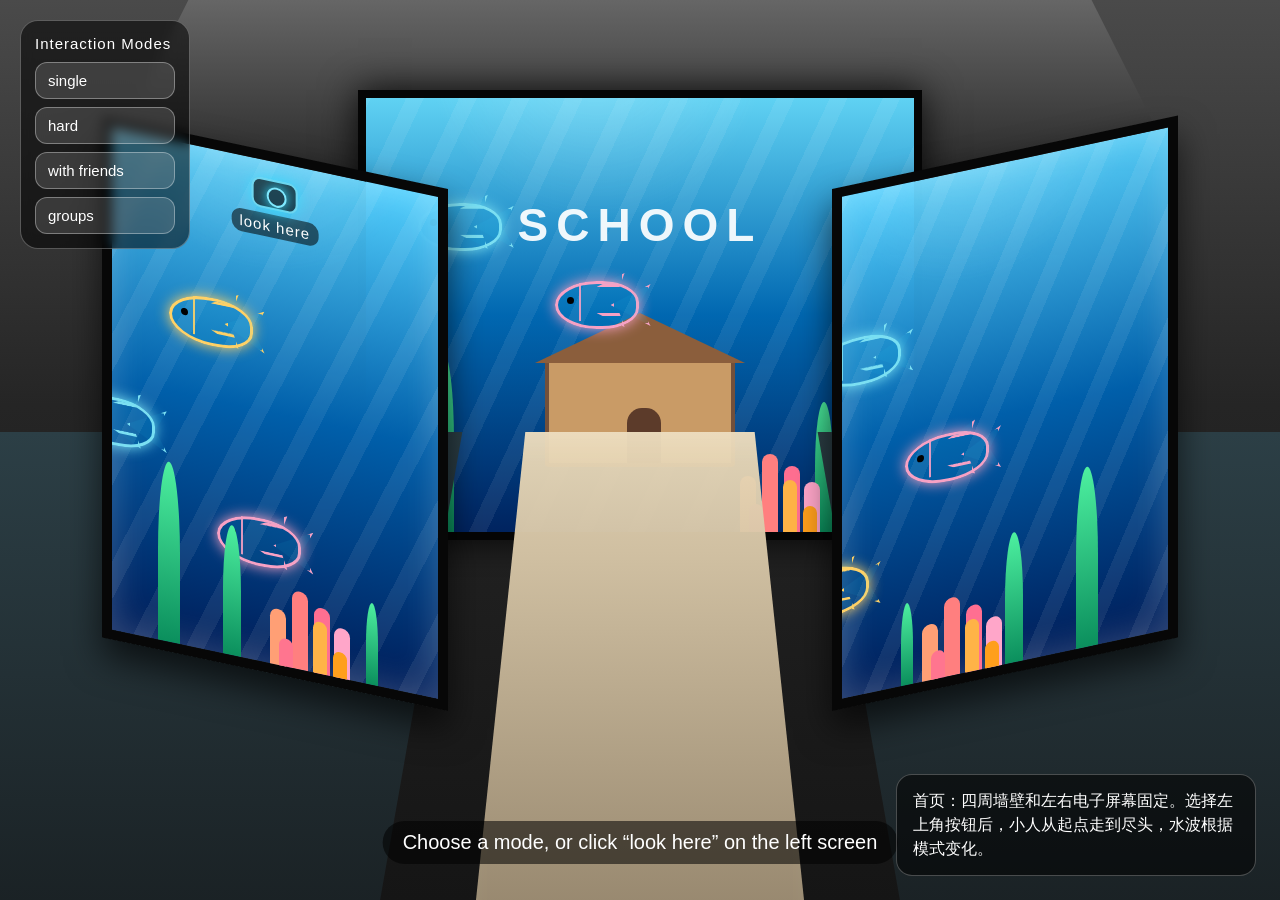
==== index.html @ d524370f "Rename 9106.html to index.html" ====
<!DOCTYPE html>
<html lang="en">
<head>
<meta charset="UTF-8" />
<meta name="viewport" content="width=device-width, initial-scale=1.0" />
<title>Interactive Ocean Walkway</title>

<style>
  * {
    box-sizing: border-box;
  }

  body {
    margin: 0;
    overflow: hidden;
    font-family: Arial, sans-serif;
    background: #111;
  }

  .hidden {
    display: none;
  }

  .scene {
    position: relative;
    width: 100vw;
    height: 100vh;
    overflow: hidden;
    background:
      linear-gradient(to bottom, #4a4a4a 0%, #252525 45%, #151515 100%);
  }

  .ceiling {
    position: absolute;
    top: 0;
    left: 8%;
    width: 84%;
    height: 19%;
    background: linear-gradient(to bottom, #666, #2b2b2b);
    clip-path: polygon(8% 0, 92% 0, 100% 100%, 0 100%);
    z-index: 1;
  }

  .back-wall {
    position: absolute;
    top: 10%;
    left: 28%;
    width: 44%;
    height: 50%;
    background: #111;
    border: 8px solid #050505;
    box-shadow: 0 0 35px rgba(0, 0, 0, 0.85);
    z-index: 2;
    overflow: hidden;
  }

  .front-screen {
    position: absolute;
    inset: 0;
    overflow: hidden;
    background:
      linear-gradient(to bottom, rgba(100, 220, 255, 0.95), rgba(0, 105, 180, 0.98), rgba(0, 35, 95, 1));
  }

  .front-screen::before,
  .side-screen::before,
  .single-screen::before {
    content: "";
    position: absolute;
    inset: -30%;
    background:
      radial-gradient(circle at 45% 12%, rgba(255,255,255,0.35), transparent 22%),
      repeating-linear-gradient(
        115deg,
        rgba(255,255,255,0.13) 0px,
        rgba(255,255,255,0.13) 16px,
        transparent 16px,
        transparent 48px
      );
    animation: waterLight 9s linear infinite;
    opacity: 0.55;
  }

  @keyframes waterLight {
    from {
      transform: translate(-30px, -20px) rotate(0deg);
    }
    to {
      transform: translate(35px, 35px) rotate(8deg);
    }
  }

  .school-text {
    position: absolute;
    top: 23%;
    left: 50%;
    transform: translateX(-50%);
    font-size: 46px;
    letter-spacing: 8px;
    color: rgba(255,255,255,0.92);
    font-weight: bold;
    z-index: 4;
  }

  .school-building {
    position: absolute;
    bottom: 15%;
    left: 50%;
    transform: translateX(-50%);
    width: 190px;
    height: 110px;
    background: #c99b66;
    border: 4px solid #72503b;
    z-index: 4;
    border-radius: 4px;
  }

  .school-building::before {
    content: "";
    position: absolute;
    left: 50%;
    top: -48px;
    transform: translateX(-50%);
    width: 0;
    height: 0;
    border-left: 105px solid transparent;
    border-right: 105px solid transparent;
    border-bottom: 50px solid #8b5e3c;
  }

  .school-building::after {
    content: "";
    position: absolute;
    left: 78px;
    bottom: 0;
    width: 34px;
    height: 55px;
    background: #5c3b2a;
    border-radius: 15px 15px 0 0;
  }

  .side-floor-left,
  .side-floor-right {
    position: absolute;
    top: 48%;
    height: 68%;
    background: linear-gradient(to bottom, #2c3f46, #15191b);
    z-index: 3;
  }

  .side-floor-left {
    left: 0;
    width: 42%;
    clip-path: polygon(0 0, 86% 0, 66% 100%, 0 100%);
  }

  .side-floor-right {
    right: 0;
    width: 42%;
    clip-path: polygon(14% 0, 100% 0, 100% 100%, 34% 100%);
  }

  .path {
    position: absolute;
    left: 36%;
    top: 48%;
    width: 28%;
    height: 68%;
    background:
      linear-gradient(to bottom, rgba(235, 218, 185, 0.96), rgba(135, 119, 95, 0.96));
    clip-path: polygon(18% 0, 82% 0, 100% 100%, 0 100%);
    z-index: 5;
    box-shadow:
      inset 0 0 35px rgba(255,255,255,0.18),
      0 0 25px rgba(0,0,0,0.62);
  }

  .side-screen {
    position: absolute;
    top: 21%;
    width: 27%;
    height: 58%;
    background:
      linear-gradient(to bottom, rgba(85,210,255,0.95), rgba(0,95,170,1), rgba(0,30,90,1));
    border: 10px solid #070707;
    overflow: hidden;
    z-index: 6;
    box-shadow:
      inset 0 0 35px rgba(255,255,255,0.22),
      0 18px 35px rgba(0,0,0,0.65);
  }

  .left-screen {
    left: 8%;
    transform: skewY(12deg);
    transform-origin: right center;
  }

  .right-screen {
    right: 8%;
    transform: skewY(-12deg);
    transform-origin: left center;
  }

  .camera-hotspot {
    position: absolute;
    top: 18px;
    left: 50%;
    transform: translateX(-50%);
    z-index: 20;
    color: white;
    text-align: center;
    cursor: pointer;
    user-select: none;
  }

  .camera-icon {
    width: 46px;
    height: 30px;
    margin: 0 auto 5px;
    border-radius: 9px;
    background: rgba(0,0,0,0.65);
    border: 2px solid rgba(120,230,255,0.9);
    box-shadow: 0 0 15px rgba(60,220,255,0.9);
    position: relative;
  }

  .camera-icon::before {
    content: "";
    position: absolute;
    left: 13px;
    top: 5px;
    width: 16px;
    height: 16px;
    border-radius: 50%;
    border: 2px solid #7ee9ff;
    box-shadow: 0 0 12px #36dfff;
  }

  .camera-label {
    font-size: 15px;
    letter-spacing: 1px;
    background: rgba(0,0,0,0.55);
    padding: 3px 8px;
    border-radius: 10px;
  }

  .seaweed {
    position: absolute;
    bottom: 0;
    width: 18px;
    height: 130px;
    background: linear-gradient(#4df0a0, #0b8f5d);
    border-radius: 60% 60% 0 0;
    transform-origin: bottom;
    animation: seaweedMove 3.2s ease-in-out infinite alternate;
    z-index: 5;
  }

  .seaweed.small {
    height: 82px;
    width: 12px;
  }

  .seaweed.tall {
    height: 180px;
    width: 22px;
  }

  @keyframes seaweedMove {
    from {
      transform: rotate(-7deg);
    }
    to {
      transform: rotate(9deg);
    }
  }

  .coral {
    position: absolute;
    bottom: 0;
    width: 90px;
    height: 80px;
    z-index: 5;
  }

  .coral::before,
  .coral::after {
    content: "";
    position: absolute;
    bottom: 0;
    border-radius: 25px 25px 0 0;
  }

  .coral::before {
    left: 24px;
    width: 16px;
    height: 78px;
    background: #ff7f7f;
    box-shadow:
      -22px 22px 0 #ff9f75,
      22px 12px 0 #ff6f91,
      42px 28px 0 #ffa6c9;
  }

  .coral::after {
    left: 45px;
    width: 14px;
    height: 52px;
    background: #ffb347;
    box-shadow:
      -34px 24px 0 #ff758f,
      20px 26px 0 #ff9f1c;
  }

  .screen-fish {
    --fishColor: #7bdff2;
    position: absolute;
    width: 120px;
    height: 70px;
    z-index: 5;
    animation: screenFishSwim 12s linear infinite;
  }

  .screen-fish::before {
    content: "";
    position: absolute;
    left: 24px;
    top: 18px;
    width: 78px;
    height: 42px;
    border: 3px solid var(--fishColor);
    border-radius: 55% 48% 48% 55%;
    background: rgba(35, 215, 255, 0.08);
    box-shadow: 0 0 14px var(--fishColor);
  }

  .screen-fish::after {
    content: "";
    position: absolute;
    right: 0;
    top: 21px;
    width: 34px;
    height: 36px;
    border: 3px solid var(--fishColor);
    clip-path: polygon(0 50%, 100% 0, 72% 50%, 100% 100%);
    background: rgba(35, 215, 255, 0.06);
    box-shadow: 0 0 14px var(--fishColor);
  }

  .fish-head-line {
    position: absolute;
    left: 48px;
    top: 20px;
    width: 2px;
    height: 38px;
    background: var(--fishColor);
    opacity: 0.9;
    z-index: 8;
  }

  .screen-fish .eye {
    position: absolute;
    left: 36px;
    top: 34px;
    width: 7px;
    height: 7px;
    background: #000;
    border-radius: 50%;
    z-index: 9;
  }

  .fish-fin {
    position: absolute;
    width: 28px;
    height: 20px;
    border: 3px solid var(--fishColor);
    background: rgba(35, 215, 255, 0.05);
    box-shadow: 0 0 10px var(--fishColor);
    z-index: 6;
  }

  .top-fin {
    left: 66px;
    top: 4px;
    clip-path: polygon(0 100%, 100% 30%, 82% 100%);
  }

  .bottom-fin {
    left: 66px;
    bottom: 0;
    clip-path: polygon(0 0, 82% 0, 100% 70%);
  }

  .screen-fish.blue {
    --fishColor: #7bdff2;
    animation-duration: 13s;
  }

  .screen-fish.pink {
    --fishColor: #f7a1c4;
    animation-duration: 10s;
  }

  .screen-fish.yellow {
    --fishColor: #ffd166;
  }

  @keyframes screenFishSwim {
    from {
      transform: translateX(-150px);
    }
    to {
      transform: translateX(650px);
    }
  }

  .bubble {
    position: absolute;
    bottom: -30px;
    width: 14px;
    height: 14px;
    border: 2px solid rgba(255,255,255,0.8);
    border-radius: 50%;
    z-index: 6;
    animation: bubbleUp 6.5s linear infinite;
  }

  .bubble.small {
    width: 8px;
    height: 8px;
    animation-duration: 5s;
  }

  .bubble.large {
    width: 22px;
    height: 22px;
    animation-duration: 7.5s;
  }

  @keyframes bubbleUp {
    0% {
      transform: translateY(0) translateX(0);
      opacity: 0;
    }
    15% {
      opacity: 0.85;
    }
    100% {
      transform: translateY(-520px) translateX(35px);
      opacity: 0;
    }
  }

  .mode-panel {
    position: absolute;
    top: 20px;
    left: 20px;
    z-index: 60;
    background: rgba(0,0,0,0.55);
    border: 1px solid rgba(255,255,255,0.28);
    border-radius: 18px;
    padding: 14px;
    backdrop-filter: blur(6px);
  }

  .mode-title {
    color: white;
    font-size: 15px;
    margin-bottom: 10px;
    letter-spacing: 1px;
  }

  .mode-buttons {
    display: flex;
    flex-direction: column;
    gap: 8px;
  }

  .mode-buttons button,
  .back-button,
  .thumb-button {
    padding: 9px 12px;
    border: 1px solid rgba(255,255,255,0.35);
    border-radius: 12px;
    background: rgba(255,255,255,0.14);
    color: white;
    font-size: 15px;
    cursor: pointer;
    transition: 0.2s ease;
  }

  .mode-buttons button {
    width: 140px;
    text-align: left;
  }

  .mode-buttons button:hover,
  .mode-buttons button.active,
  .back-button:hover,
  .thumb-button:hover {
    background: rgba(57, 210, 255, 0.75);
    color: #062d3a;
    font-weight: bold;
  }

  .hint {
    position: absolute;
    left: 50%;
    bottom: 4%;
    transform: translateX(-50%);
    padding: 10px 20px;
    border-radius: 22px;
    background: rgba(0,0,0,0.55);
    color: white;
    font-size: 20px;
    z-index: 50;
  }

  .person {
    position: absolute;
    width: 38px;
    height: 76px;
    z-index: 30;
    transition:
      left 0.9s ease,
      bottom 0.9s ease,
      transform 0.35s ease,
      opacity 0.45s ease;
    opacity: 1;
    filter: drop-shadow(0 8px 7px rgba(0,0,0,0.38));
  }

  .person.hidden-person {
    opacity: 0;
  }

  .person .head {
    position: absolute;
    top: 0;
    left: 8px;
    width: 22px;
    height: 22px;
    border-radius: 50%;
    background: #f2c8a0;
    border: 2px solid rgba(95,55,35,0.35);
  }

  .person .body {
    position: absolute;
    top: 24px;
    left: 12px;
    width: 14px;
    height: 28px;
    background: #ffffff;
    border-radius: 10px;
  }

  .person .leg {
    position: absolute;
    top: 49px;
    width: 8px;
    height: 28px;
    background: #f2c8a0;
    border-radius: 8px;
    transform-origin: top;
  }

  .person .leg.left {
    left: 11px;
  }

  .person .leg.right {
    right: 11px;
  }

  .person.step-a .leg.left {
    transform: rotate(22deg);
  }

  .person.step-a .leg.right {
    transform: rotate(-14deg);
  }

  .person.step-b .leg.left {
    transform: rotate(-14deg);
  }

  .person.step-b .leg.right {
    transform: rotate(22deg);
  }

  .ripple {
    position: absolute;
    border-radius: 50%;
    width: 28px;
    height: 28px;
    pointer-events: none;
    transform: translate(-50%, -50%);
    animation: rippleEffect var(--duration) ease-out forwards;
    z-index: 22;
    border: var(--stroke) solid rgba(65, 220, 255, var(--alpha));
    box-shadow: 0 0 18px rgba(65,220,255,0.25);
  }

  @keyframes rippleEffect {
    from {
      width: 28px;
      height: 28px;
      opacity: 1;
    }
    to {
      width: var(--size);
      height: var(--size);
      opacity: 0;
    }
  }

  .sound {
    position: absolute;
    font-size: 24px;
    opacity: 0;
    z-index: 45;
    color: #b8f3ff;
    animation: soundPop 1.4s ease-out forwards;
    pointer-events: none;
    text-shadow: 0 0 8px rgba(0,0,0,0.7);
  }

  @keyframes soundPop {
    0% {
      opacity: 0;
      transform: scale(0.6);
    }
    40% {
      opacity: 1;
      transform: scale(1.18);
    }
    100% {
      opacity: 0;
      transform: scale(1);
    }
  }

  .mode-description {
    position: absolute;
    right: 24px;
    bottom: 24px;
    width: 360px;
    padding: 14px 16px;
    border-radius: 16px;
    background: rgba(0,0,0,0.55);
    color: white;
    z-index: 55;
    font-size: 16px;
    line-height: 1.5;
    border: 1px solid rgba(255,255,255,0.25);
  }

  .camera-view {
    position: relative;
    width: 100vw;
    height: 100vh;
    overflow: hidden;
    background:
      radial-gradient(circle at center, rgba(0, 60, 90, 0.35), transparent 45%),
      linear-gradient(to bottom, #171f24, #07090b);
  }

  .camera-wall {
    position: absolute;
    inset: 0;
    background:
      linear-gradient(90deg, rgba(255,255,255,0.05) 1px, transparent 1px),
      linear-gradient(rgba(255,255,255,0.05) 1px, transparent 1px),
      #1b252a;
    background-size: 260px 260px;
  }

  .single-screen {
    position: absolute;
    left: 10%;
    top: 10%;
    width: 80%;
    height: 54%;
    border: 8px solid #050505;
    border-radius: 6px;
    background:
      linear-gradient(to bottom, rgba(0, 155, 255, 0.92), rgba(0, 62, 140, 0.98), rgba(0, 18, 55, 1));
    box-shadow:
      0 0 35px rgba(0, 200, 255, 0.35),
      inset 0 0 40px rgba(255,255,255,0.2);
    overflow: hidden;
    transform: perspective(900px) rotateY(5deg);
    transform-origin: right center;
  }

  .camera-view-title {
    position: absolute;
    top: 22px;
    left: 24px;
    z-index: 40;
    color: white;
    font-size: 18px;
    letter-spacing: 1px;
    background: rgba(0,0,0,0.55);
    padding: 10px 14px;
    border-radius: 14px;
  }

  .back-button {
    position: absolute;
    top: 22px;
    right: 24px;
    z-index: 50;
  }

  .thumb-button {
    position: absolute;
    top: 74px;
    right: 24px;
    z-index: 50;
  }

  .camera-flash {
    position: absolute;
    inset: 0;
    background: white;
    opacity: 0;
    pointer-events: none;
    z-index: 80;
  }

  .camera-flash.flash-active {
    animation: flashEffect 0.75s ease-out;
  }

  @keyframes flashEffect {
    0% { opacity: 0; }
    18% { opacity: 0.95; }
    100% { opacity: 0; }
  }

  .capture-note {
    position: absolute;
    left: 50%;
    top: 68%;
    transform: translateX(-50%);
    z-index: 70;
    color: white;
    background: rgba(0,0,0,0.65);
    border: 1px solid rgba(255,255,255,0.25);
    padding: 10px 18px;
    border-radius: 18px;
    font-size: 18px;
    opacity: 0;
  }

  .capture-note.show {
    animation: noteShow 2.2s ease-out forwards;
  }

  @keyframes noteShow {
    0% {
      opacity: 0;
      transform: translateX(-50%) translateY(12px);
    }
    25% {
      opacity: 1;
      transform: translateX(-50%) translateY(0);
    }
    100% {
      opacity: 0;
      transform: translateX(-50%) translateY(0);
    }
  }

  .viewer {
    position: absolute;
    bottom: 0;
    width: 210px;
    height: 330px;
    z-index: 20;
    filter: drop-shadow(0 10px 14px rgba(0,0,0,0.55));
  }

  .viewer-left {
    left: 22%;
  }

  .viewer-right {
    right: 22%;
  }

  .viewer .viewer-head {
    position: absolute;
    top: 35px;
    left: 58px;
    width: 92px;
    height: 105px;
    background: #d9b18d;
    border-radius: 48% 48% 44% 44%;
  }

  .viewer .hair {
    position: absolute;
    top: 20px;
    left: 45px;
    width: 120px;
    height: 85px;
    background: #1a1a1a;
    border-radius: 55% 55% 30% 30%;
    z-index: 3;
  }

  .viewer-left .hair {
    background: #e9d4a3;
  }

  .viewer .body-shape {
    position: absolute;
    bottom: 0;
    left: 25px;
    width: 160px;
    height: 190px;
    background: #f1f1f1;
    border-radius: 80px 80px 0 0;
  }

  .viewer-left .body-shape {
    background: #101010;
  }

  .viewer-face {
    position: absolute;
    top: 84px;
    left: 70px;
    width: 70px;
    height: 22px;
    z-index: 4;
  }

  .viewer-face::before,
  .viewer-face::after {
    content: "";
    position: absolute;
    top: 4px;
    width: 7px;
    height: 7px;
    background: #111;
    border-radius: 50%;
  }

  .viewer-face::before {
    left: 10px;
  }

  .viewer-face::after {
    right: 10px;
  }

  .thumb-arm {
    position: absolute;
    width: 50px;
    height: 90px;
    border-radius: 30px;
    background: #d9b18d;
    z-index: 24;
    opacity: 0;
    transform-origin: bottom center;
  }

  .viewer-left .thumb-arm {
    right: 10px;
    bottom: 115px;
  }

  .viewer-right .thumb-arm {
    left: 10px;
    bottom: 115px;
  }

  .thumb-arm::before {
    content: "👍";
    position: absolute;
    top: -42px;
    left: -4px;
    font-size: 44px;
  }

  .viewer.thumb-up .thumb-arm {
    animation: thumbUp 0.9s ease-out forwards;
  }

  @keyframes thumbUp {
    from {
      opacity: 0;
      transform: rotate(0deg) translateY(60px);
    }
    to {
      opacity: 1;
      transform: rotate(-20deg) translateY(0);
    }
  }

  /* 拍照后鱼：左右两边游出，鱼头相对 */
  .capture-fish {
    position: absolute;
    width: 430px;
    height: 220px;
    z-index: 12;
    opacity: 0;
    --bigFishColor: #23d7ff;
  }

  /* 默认鱼头朝右：左边游出的鱼使用默认方向 */
  .capture-fish::before {
    content: "";
    position: absolute;
    left: 90px;
    top: 60px;
    width: 245px;
    height: 115px;
    border: 5px solid var(--bigFishColor);
    border-radius: 48% 58% 58% 48%;
    background: rgba(35, 215, 255, 0.08);
    box-shadow:
      0 0 28px var(--bigFishColor),
      inset 0 0 24px rgba(35, 215, 255, 0.35);
  }

  /* 三角尾巴在左边 */
  .capture-fish::after {
    content: "";
    position: absolute;
    left: 12px;
    top: 72px;
    width: 82px;
    height: 90px;
    border: 5px solid var(--bigFishColor);
    clip-path: polygon(100% 50%, 0 0, 28% 50%, 0 100%);
    background: rgba(35, 215, 255, 0.06);
    box-shadow: 0 0 26px var(--bigFishColor);
  }

  .big-fish-line {
    position: absolute;
    left: 280px;
    top: 66px;
    width: 3px;
    height: 102px;
    background: var(--bigFishColor);
    opacity: 0.9;
    z-index: 16;
  }

  .big-fish-eye {
    position: absolute;
    left: 306px;
    top: 110px;
    width: 12px;
    height: 12px;
    background: #000;
    border-radius: 50%;
    z-index: 17;
  }

  .big-top-fin {
    position: absolute;
    left: 195px;
    top: 26px;
    width: 58px;
    height: 42px;
    border: 5px solid var(--bigFishColor);
    clip-path: polygon(0 100%, 100% 20%, 82% 100%);
    background: rgba(35, 215, 255, 0.05);
    box-shadow: 0 0 18px var(--bigFishColor);
    z-index: 15;
  }

  .big-bottom-fin {
    position: absolute;
    left: 195px;
    top: 168px;
    width: 58px;
    height: 42px;
    border: 5px solid var(--bigFishColor);
    clip-path: polygon(0 0, 82% 0, 100% 80%);
    background: rgba(35, 215, 255, 0.05);
    box-shadow: 0 0 18px var(--bigFishColor);
    z-index: 15;
  }

  .capture-fish-left {
    left: -460px;
    top: 35%;
  }

  .capture-fish-right {
    left: calc(100% + 80px);
    top: 35%;
  }

  .capture-fish.swim-to-left {
    animation: swimFromLeft 3.6s ease-in-out forwards;
  }

  .capture-fish.swim-to-right {
    animation: swimFromRight 3.6s ease-in-out forwards;
  }

  @keyframes swimFromLeft {
    0% {
      left: -460px;
      top: 35%;
      opacity: 0;
      transform: scale(0.86) rotate(-3deg);
    }
    20% {
      opacity: 1;
    }
    72% {
      left: 16%;
      top: 35%;
      transform: scale(1) rotate(2deg);
    }
    100% {
      left: 19%;
      top: 35%;
      opacity: 1;
      transform: scale(1.03) rotate(0deg);
    }
  }

  /* 右边鱼镜像，鱼头朝左 */
  @keyframes swimFromRight {
    0% {
      left: calc(100% + 80px);
      top: 35%;
      opacity: 0;
      transform: scaleX(-1) scale(0.86) rotate(3deg);
    }
    20% {
      opacity: 1;
    }
    72% {
      left: 54%;
      top: 35%;
      transform: scaleX(-1) scale(1) rotate(-2deg);
    }
    100% {
      left: 51%;
      top: 35%;
      opacity: 1;
      transform: scaleX(-1) scale(1.03) rotate(0deg);
    }
  }

  .fish-avatar {
    position: absolute;
    left: 178px;
    top: 82px;
    width: 72px;
    height: 72px;
    border-radius: 50%;
    z-index: 20;
    opacity: 0;
    transform: scale(0.4);
    transition: 0.6s ease;
  }

  .capture-fish.show-avatar .fish-avatar {
    opacity: 1;
    transform: scale(1);
  }

  .black-smile {
    background: #050505;
    border: 3px solid rgba(255,255,255,0.75);
  }

  .white-smile {
    background: #f7f7f7;
    border: 3px solid rgba(0,0,0,0.65);
  }

  .fish-avatar::before,
  .fish-avatar::after {
    content: "";
    position: absolute;
    top: 24px;
    width: 7px;
    height: 7px;
    border-radius: 50%;
  }

  .black-smile::before,
  .black-smile::after {
    background: white;
  }

  .white-smile::before,
  .white-smile::after {
    background: black;
  }

  .fish-avatar::before {
    left: 22px;
  }

  .fish-avatar::after {
    right: 22px;
  }

  .smile-mouth {
    position: absolute;
    left: 21px;
    top: 38px;
    width: 30px;
    height: 15px;
    border-bottom: 4px solid currentColor;
    border-radius: 0 0 30px 30px;
  }

  .black-smile .smile-mouth {
    color: white;
  }

  .white-smile .smile-mouth {
    color: black;
  }

  .capture-bubble {
    position: absolute;
    border: 2px solid rgba(100,220,255,0.9);
    border-radius: 50%;
    box-shadow: 0 0 12px rgba(100,220,255,0.7);
    animation: cameraBubble 6s linear infinite;
    z-index: 5;
  }

  @keyframes cameraBubble {
    from {
      transform: translateY(120px);
      opacity: 0;
    }
    20% {
      opacity: 1;
    }
    to {
      transform: translateY(-320px);
      opacity: 0;
    }
  }
</style>
</head>

<body>

  <div class="scene" id="mainScene">
    <div class="ceiling"></div>

    <div class="back-wall">
      <div class="front-screen">
        <div class="school-text">SCHOOL</div>
        <div class="school-building"></div>

        <div class="screen-fish blue" style="top: 20%; left: 5%;">
          <div class="fish-head-line"></div>
          <div class="fish-fin top-fin"></div>
          <div class="fish-fin bottom-fin"></div>
          <div class="eye"></div>
        </div>

        <div class="screen-fish pink" style="top: 38%; left: 30%;">
          <div class="fish-head-line"></div>
          <div class="fish-fin top-fin"></div>
          <div class="fish-fin bottom-fin"></div>
          <div class="eye"></div>
        </div>

        <div class="seaweed tall" style="left: 12%;"></div>
        <div class="seaweed" style="left: 82%;"></div>
        <div class="coral" style="left: 68%;"></div>
        <div class="bubble large" style="left: 26%; animation-delay: 0.7s;"></div>
        <div class="bubble small" style="left: 74%; animation-delay: 1.4s;"></div>
      </div>
    </div>

    <div class="side-floor-left"></div>
    <div class="side-floor-right"></div>

    <div class="side-screen left-screen">
      <div class="camera-hotspot" id="cameraHotspot">
        <div class="camera-icon"></div>
        <div class="camera-label">look here</div>
      </div>

      <div class="screen-fish yellow" style="top: 26%; left: 10%;">
        <div class="fish-head-line"></div>
        <div class="fish-fin top-fin"></div>
        <div class="fish-fin bottom-fin"></div>
        <div class="eye"></div>
      </div>

      <div class="screen-fish blue" style="top: 50%; left: -20%;">
        <div class="fish-head-line"></div>
        <div class="fish-fin top-fin"></div>
        <div class="fish-fin bottom-fin"></div>
        <div class="eye"></div>
      </div>

      <div class="screen-fish pink" style="top: 68%; left: 25%;">
        <div class="fish-head-line"></div>
        <div class="fish-fin top-fin"></div>
        <div class="fish-fin bottom-fin"></div>
        <div class="eye"></div>
      </div>

      <div class="seaweed tall" style="left: 14%;"></div>
      <div class="seaweed" style="left: 34%;"></div>
      <div class="seaweed small" style="left: 78%;"></div>
      <div class="coral" style="left: 48%;"></div>
      <div class="bubble small" style="left: 22%; animation-delay: 0s;"></div>
      <div class="bubble" style="left: 55%; animation-delay: 1.3s;"></div>
      <div class="bubble large" style="left: 80%; animation-delay: 2.4s;"></div>
    </div>

    <div class="side-screen right-screen">
      <div class="screen-fish blue" style="top: 25%; left: -15%;">
        <div class="fish-head-line"></div>
        <div class="fish-fin top-fin"></div>
        <div class="fish-fin bottom-fin"></div>
        <div class="eye"></div>
      </div>

      <div class="screen-fish pink" style="top: 48%; left: 12%;">
        <div class="fish-head-line"></div>
        <div class="fish-fin top-fin"></div>
        <div class="fish-fin bottom-fin"></div>
        <div class="eye"></div>
      </div>

      <div class="screen-fish yellow" style="top: 70%; left: -25%;">
        <div class="fish-head-line"></div>
        <div class="fish-fin top-fin"></div>
        <div class="fish-fin bottom-fin"></div>
        <div class="eye"></div>
      </div>

      <div class="seaweed tall" style="left: 72%;"></div>
      <div class="seaweed" style="left: 50%;"></div>
      <div class="seaweed small" style="left: 18%;"></div>
      <div class="coral" style="left: 24%;"></div>
      <div class="bubble small" style="left: 28%; animation-delay: 0.5s;"></div>
      <div class="bubble" style="left: 58%; animation-delay: 1.7s;"></div>
      <div class="bubble large" style="left: 84%; animation-delay: 2.8s;"></div>
    </div>

    <div class="path"></div>

    <div class="mode-panel">
      <div class="mode-title">Interaction Modes</div>
      <div class="mode-buttons">
        <button data-mode="single">single</button>
        <button data-mode="hard">hard</button>
        <button data-mode="friends">with friends</button>
        <button data-mode="groups">groups</button>
      </div>
    </div>

    <div id="peopleLayer"></div>

    <div class="hint" id="hint">Choose a mode, or click “look here” on the left screen</div>

    <div class="mode-description" id="modeDescription">
      首页：四周墙壁和左右电子屏幕固定。选择左上角按钮后，小人从起点走到尽头，水波根据模式变化。
    </div>
  </div>

  <div class="camera-view hidden" id="cameraView">
    <div class="camera-wall"></div>

    <div class="camera-view-title">
      Camera View: single electronic screen
    </div>

    <button class="back-button" id="backButton">Back to walkway</button>
    <button class="thumb-button" id="thumbButton">👍 Raise thumbs</button>

    <div class="single-screen" id="singleScreen">
      <div class="capture-fish capture-fish-left" id="captureFishLeft">
        <div class="big-fish-line"></div>
        <div class="big-fish-eye"></div>
        <div class="big-top-fin"></div>
        <div class="big-bottom-fin"></div>
        <div class="fish-avatar black-smile">
          <div class="smile-mouth"></div>
        </div>
      </div>

      <div class="capture-fish capture-fish-right" id="captureFishRight">
        <div class="big-fish-line"></div>
        <div class="big-fish-eye"></div>
        <div class="big-top-fin"></div>
        <div class="big-bottom-fin"></div>
        <div class="fish-avatar white-smile">
          <div class="smile-mouth"></div>
        </div>
      </div>

      <div class="capture-bubble" style="left: 48%; bottom: 20%; width: 16px; height: 16px; animation-delay: 0s;"></div>
      <div class="capture-bubble" style="left: 52%; bottom: 18%; width: 26px; height: 26px; animation-delay: 1s;"></div>
      <div class="capture-bubble" style="left: 45%; bottom: 22%; width: 10px; height: 10px; animation-delay: 2s;"></div>
      <div class="capture-bubble" style="left: 56%; bottom: 15%; width: 18px; height: 18px; animation-delay: 3s;"></div>
    </div>

    <div class="viewer viewer-left" id="viewerLeft">
      <div class="thumb-arm"></div>
      <div class="hair"></div>
      <div class="viewer-head"></div>
      <div class="viewer-face"></div>
      <div class="body-shape"></div>
    </div>

    <div class="viewer viewer-right" id="viewerRight">
      <div class="thumb-arm"></div>
      <div class="hair"></div>
      <div class="viewer-head"></div>
      <div class="viewer-face"></div>
      <div class="body-shape"></div>
    </div>

    <div class="capture-note" id="captureNote">
      Captured! Two fish swim from both sides and meet in front of you.
    </div>

    <div class="camera-flash" id="cameraFlash"></div>
  </div>

<script>
  const mainScene = document.getElementById("mainScene");
  const cameraView = document.getElementById("cameraView");
  const cameraHotspot = document.getElementById("cameraHotspot");
  const backButton = document.getElementById("backButton");
  const thumbButton = document.getElementById("thumbButton");

  const cameraFlash = document.getElementById("cameraFlash");
  const captureFishLeft = document.getElementById("captureFishLeft");
  const captureFishRight = document.getElementById("captureFishRight");
  const viewerLeft = document.getElementById("viewerLeft");
  const viewerRight = document.getElementById("viewerRight");
  const captureNote = document.getElementById("captureNote");

  const peopleLayer = document.getElementById("peopleLayer");
  const hint = document.getElementById("hint");
  const modeDescription = document.getElementById("modeDescription");
  const buttons = document.querySelectorAll(".mode-buttons button");

  let isRunning = false;
  let runningTimers = [];

  const pathPoints = [
    { left: 50, bottom: 8 },
    { left: 50, bottom: 15 },
    { left: 50, bottom: 22 },
    { left: 50, bottom: 29 },
    { left: 50, bottom: 36 },
    { left: 50, bottom: 43 },
    { left: 50, bottom: 50 },
    { left: 50, bottom: 57 },
    { left: 50, bottom: 62 }
  ];

  const modeSettings = {
    single: {
      people: 1,
      offsets: [0],
      appearDelays: [0],
      rippleCount: 1,
      rippleSize: 260,
      rippleDuration: 2600,
      rippleGap: 0,
      rippleAlpha: 0.42,
      rippleStroke: 3,
      stepTime: 1100,
      soundPower: 0.08,
      description: "single：一个小人从起点走向尽头。每一步脚下的水波浅浅晕开，反馈轻柔。"
    },

    hard: {
      people: 1,
      offsets: [0],
      appearDelays: [0],
      rippleCount: 4,
      rippleSize: 660,
      rippleDuration: 3600,
      rippleGap: 260,
      rippleAlpha: 0.76,
      rippleStroke: 4,
      stepTime: 1250,
      soundPower: 0.16,
      description: "hard：一个小人从起点走向尽头。每一步产生更多、更大、更慢的涟漪。"
    },

    friends: {
      people: 2,
      offsets: [-2.5, 2.5],
      appearDelays: [0, 1500],
      rippleCount: 2,
      rippleSize: 430,
      rippleDuration: 3100,
      rippleGap: 300,
      rippleAlpha: 0.62,
      rippleStroke: 3,
      stepTime: 1200,
      soundPower: 0.11,
      description: "with friends：开始是一个人，之后变成两个人一起通过步道，水波在两人脚下交替扩散。"
    },

    groups: {
      people: 5,
      offsets: [-5, -2.5, 0, 2.5, 5],
      appearDelays: [0, 1000, 1700, 2400, 3100],
      rippleCount: 2,
      rippleSize: 500,
      rippleDuration: 3300,
      rippleGap: 320,
      rippleAlpha: 0.68,
      rippleStroke: 3,
      stepTime: 1180,
      soundPower: 0.12,
      description: "groups：一个人逐渐变成多人一起走。多个水波同时出现，表现群体互动。"
    }
  };

  buttons.forEach(button => {
    button.addEventListener("click", () => {
      const mode = button.dataset.mode;
      startMode(mode);

      buttons.forEach(btn => btn.classList.remove("active"));
      button.classList.add("active");
    });
  });

  cameraHotspot.addEventListener("click", () => {
    clearAll();
    resetCaptureView();
    mainScene.classList.add("hidden");
    cameraView.classList.remove("hidden");
    playRippleSound(0.13, 1.1);
  });

  backButton.addEventListener("click", () => {
    cameraView.classList.add("hidden");
    mainScene.classList.remove("hidden");
    hint.textContent = "Choose a mode, or click “look here” on the left screen";
  });

  thumbButton.addEventListener("click", () => {
    startCaptureSequence();
  });

  function startCaptureSequence() {
    resetCaptureView();

    viewerLeft.classList.add("thumb-up");
    viewerRight.classList.add("thumb-up");

    setTimeout(() => {
      cameraFlash.classList.add("flash-active");
      playCameraFlashSound();
    }, 850);

    setTimeout(() => {
      cameraFlash.classList.remove("flash-active");
    }, 1700);

    setTimeout(() => {
      captureFishLeft.classList.add("swim-to-left");
      captureFishRight.classList.add("swim-to-right");
      playRippleSound(0.15, 1.6);
    }, 1300);

    setTimeout(() => {
      captureFishLeft.classList.add("show-avatar");
      captureFishRight.classList.add("show-avatar");
      captureNote.classList.add("show");
      playRippleSound(0.1, 1.2);
    }, 5000);
  }

  function resetCaptureView() {
    viewerLeft.classList.remove("thumb-up");
    viewerRight.classList.remove("thumb-up");

    captureFishLeft.classList.remove("swim-to-left", "show-avatar");
    captureFishRight.classList.remove("swim-to-right", "show-avatar");

    captureNote.classList.remove("show");
    cameraFlash.classList.remove("flash-active");

    void captureFishLeft.offsetWidth;
    void captureFishRight.offsetWidth;
  }

  function startMode(mode) {
    clearAll();

    const config = modeSettings[mode];

    isRunning = true;
    hint.textContent = "Animation running...";
    modeDescription.textContent = config.description;

    for (let i = 0; i < config.people; i++) {
      const person = createPerson(i);
      person.classList.add("hidden-person");
      peopleLayer.appendChild(person);

      setPersonPosition(person, pathPoints[0], config.offsets[i], 0);

      const timer = setTimeout(() => {
        person.classList.remove("hidden-person");
        walkPerson(person, config, config.offsets[i]);
      }, config.appearDelays[i]);

      runningTimers.push(timer);
    }

    const totalTime =
      config.appearDelays[config.appearDelays.length - 1] +
      pathPoints.length * config.stepTime + 2200;

    const endTimer = setTimeout(() => {
      isRunning = false;
      hint.textContent = "Choose another mode to replay";
    }, totalTime);

    runningTimers.push(endTimer);
  }

  function createPerson(index) {
    const person = document.createElement("div");
    person.className = "person";
    person.innerHTML = `
      <div class="head"></div>
      <div class="body"></div>
      <div class="leg left"></div>
      <div class="leg right"></div>
    `;

    const colors = ["#ffffff", "#b8f3ff", "#ffd166", "#f7a1c4", "#b5ead7"];
    person.querySelector(".body").style.background = colors[index] || "#ffffff";

    return person;
  }

  async function walkPerson(person, config, offset) {
    for (let i = 1; i < pathPoints.length; i++) {
      if (!isRunning) return;

      const point = pathPoints[i];
      const progress = i / (pathPoints.length - 1);

      setPersonPosition(person, point, offset, progress);

      person.classList.remove("step-a", "step-b");
      person.classList.add(i % 2 === 0 ? "step-a" : "step-b");

      await wait(config.stepTime);

      const rect = person.getBoundingClientRect();
      const rippleX = rect.left + rect.width / 2;
      const rippleY = rect.top + rect.height * 0.92;

      createRipples(rippleX, rippleY, config);
      createSoundText(rippleX, rippleY, config);
      playRippleSound(config.soundPower, config.rippleCount >= 4 ? 0.9 : 0.65);
    }

    person.classList.remove("step-a", "step-b");
  }

  function setPersonPosition(person, point, offset, progress) {
    const perspectiveOffset = offset * (1 - progress * 0.65);
    const scale = 1 - progress * 0.42;

    person.style.left = point.left + perspectiveOffset + "%";
    person.style.bottom = point.bottom + "%";
    person.style.transform = `translateX(-50%) scale(${scale})`;
  }

  function createRipples(x, y, config) {
    for (let i = 0; i < config.rippleCount; i++) {
      const timer = setTimeout(() => {
        const ripple = document.createElement("div");
        ripple.className = "ripple";

        ripple.style.left = x + "px";
        ripple.style.top = y + "px";
        ripple.style.setProperty("--size", config.rippleSize + i * 70 + "px");
        ripple.style.setProperty("--duration", config.rippleDuration + "ms");
        ripple.style.setProperty("--alpha", Math.max(config.rippleAlpha - i * 0.12, 0.22));
        ripple.style.setProperty("--stroke", config.rippleStroke + "px");

        mainScene.appendChild(ripple);

        setTimeout(() => {
          ripple.remove();
        }, config.rippleDuration + 200);
      }, i * config.rippleGap);

      runningTimers.push(timer);
    }
  }

  function createSoundText(x, y, config) {
    const sound = document.createElement("div");
    sound.className = "sound";
    sound.innerText = config.rippleCount >= 4 ? "strong water ripple" : "water ripple";
    sound.style.left = x + 24 + "px";
    sound.style.top = y - 60 + "px";

    mainScene.appendChild(sound);

    setTimeout(() => {
      sound.remove();
    }, 1400);
  }

  function playRippleSound(power = 0.1, duration = 0.7) {
    const audioCtx = new (window.AudioContext || window.webkitAudioContext)();

    const bufferSize = audioCtx.sampleRate * duration;
    const buffer = audioCtx.createBuffer(1, bufferSize, audioCtx.sampleRate);
    const data = buffer.getChannelData(0);

    for (let i = 0; i < bufferSize; i++) {
      data[i] = (Math.random() * 2 - 1) * Math.exp(-i / (bufferSize * 0.32));
    }

    const noise = audioCtx.createBufferSource();
    noise.buffer = buffer;

    const filter = audioCtx.createBiquadFilter();
    filter.type = "lowpass";
    filter.frequency.setValueAtTime(850, audioCtx.currentTime);
    filter.frequency.exponentialRampToValueAtTime(220, audioCtx.currentTime + duration);

    const gain = audioCtx.createGain();
    gain.gain.setValueAtTime(power, audioCtx.currentTime);
    gain.gain.exponentialRampToValueAtTime(0.001, audioCtx.currentTime + duration);

    noise.connect(filter);
    filter.connect(gain);
    gain.connect(audioCtx.destination);

    noise.start();
    noise.stop(audioCtx.currentTime + duration);
  }

  function playCameraFlashSound() {
    const audioCtx = new (window.AudioContext || window.webkitAudioContext)();
    const oscillator = audioCtx.createOscillator();
    const gain = audioCtx.createGain();

    oscillator.type = "triangle";
    oscillator.frequency.setValueAtTime(880, audioCtx.currentTime);

    gain.gain.setValueAtTime(0.16, audioCtx.currentTime);
    gain.gain.exponentialRampToValueAtTime(0.001, audioCtx.currentTime + 0.18);

    oscillator.connect(gain);
    gain.connect(audioCtx.destination);

    oscillator.start();
    oscillator.stop(audioCtx.currentTime + 0.18);
  }

  function wait(ms) {
    return new Promise(resolve => {
      const timer = setTimeout(resolve, ms);
      runningTimers.push(timer);
    });
  }

  function clearAll() {
    isRunning = false;

    runningTimers.forEach(timer => clearTimeout(timer));
    runningTimers = [];

    peopleLayer.innerHTML = "";

    document.querySelectorAll(".ripple, .sound").forEach(el => el.remove());
  }
</script>
</body>
</html>
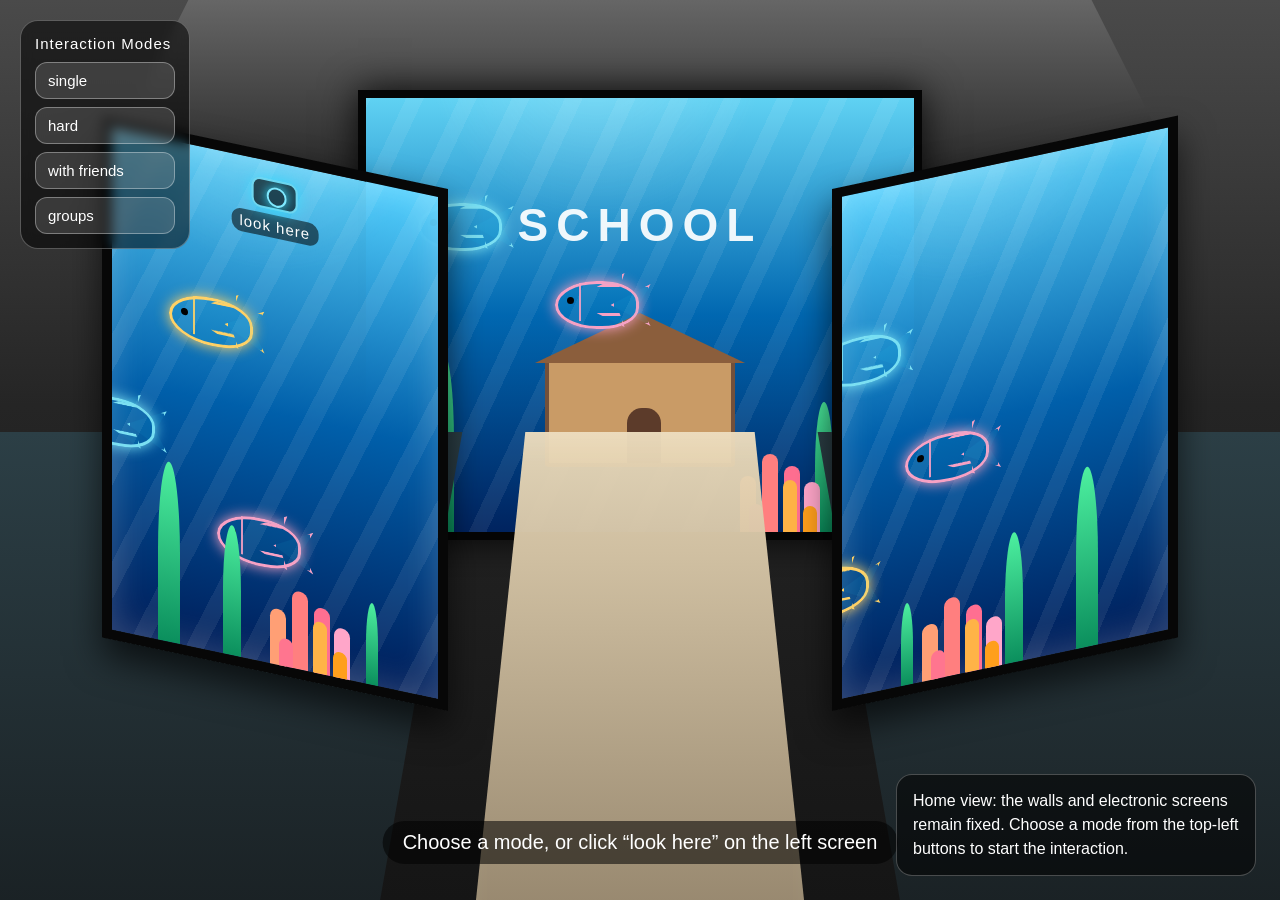
==== commit 92bbcecf: "Update index.html" ====
--- a/index.html
+++ b/index.html
@@ -903,7 +903,6 @@
     }
   }
 
-  /* 拍照后鱼：左右两边游出，鱼头相对 */
   .capture-fish {
     position: absolute;
     width: 430px;
@@ -913,7 +912,6 @@
     --bigFishColor: #23d7ff;
   }
 
-  /* 默认鱼头朝右：左边游出的鱼使用默认方向 */
   .capture-fish::before {
     content: "";
     position: absolute;
@@ -929,7 +927,6 @@
       inset 0 0 24px rgba(35, 215, 255, 0.35);
   }
 
-  /* 三角尾巴在左边 */
   .capture-fish::after {
     content: "";
     position: absolute;
@@ -1032,7 +1029,6 @@
     }
   }
 
-  /* 右边鱼镜像，鱼头朝左 */
   @keyframes swimFromRight {
     0% {
       left: calc(100% + 80px);
@@ -1274,7 +1270,7 @@
     <div class="hint" id="hint">Choose a mode, or click “look here” on the left screen</div>
 
     <div class="mode-description" id="modeDescription">
-      首页：四周墙壁和左右电子屏幕固定。选择左上角按钮后，小人从起点走到尽头，水波根据模式变化。
+      Home view: the walls and electronic screens remain fixed. Choose a mode from the top-left buttons to start the interaction.
     </div>
   </div>
 
@@ -1282,11 +1278,11 @@
     <div class="camera-wall"></div>
 
     <div class="camera-view-title">
-      Camera View: single electronic screen
+      Camera View: Single Electronic Screen
     </div>
 
-    <button class="back-button" id="backButton">Back to walkway</button>
-    <button class="thumb-button" id="thumbButton">👍 Raise thumbs</button>
+    <button class="back-button" id="backButton">Back to Walkway</button>
+    <button class="thumb-button" id="thumbButton">👍 Raise Thumbs</button>
 
     <div class="single-screen" id="singleScreen">
       <div class="capture-fish capture-fish-left" id="captureFishLeft">
@@ -1385,7 +1381,7 @@
       rippleStroke: 3,
       stepTime: 1100,
       soundPower: 0.08,
-      description: "single：一个小人从起点走向尽头。每一步脚下的水波浅浅晕开，反馈轻柔。"
+      description: "single: One person walks from the entrance to the end. A soft, shallow ripple appears under each step."
     },
 
     hard: {
@@ -1400,7 +1396,7 @@
       rippleStroke: 4,
       stepTime: 1250,
       soundPower: 0.16,
-      description: "hard：一个小人从起点走向尽头。每一步产生更多、更大、更慢的涟漪。"
+      description: "hard: One person walks from the entrance to the end. Each step creates larger, stronger, and denser ripples."
     },
 
     friends: {
@@ -1415,7 +1411,7 @@
       rippleStroke: 3,
       stepTime: 1200,
       soundPower: 0.11,
-      description: "with friends：开始是一个人，之后变成两个人一起通过步道，水波在两人脚下交替扩散。"
+      description: "with friends: The interaction starts with one person, then becomes two people walking together. Ripples appear under both users."
     },
 
     groups: {
@@ -1430,7 +1426,7 @@
       rippleStroke: 3,
       stepTime: 1180,
       soundPower: 0.12,
-      description: "groups：一个人逐渐变成多人一起走。多个水波同时出现，表现群体互动。"
+      description: "groups: One person gradually becomes a group. Multiple ripples appear at the same time to show shared interaction."
     }
   };
 
@@ -1577,7 +1573,7 @@
 
       createRipples(rippleX, rippleY, config);
       createSoundText(rippleX, rippleY, config);
-      playRippleSound(config.soundPower, config.rippleCount >= 4 ? 0.9 : 0.65);
+      playFlowingWaterSound(config.soundPower, config.rippleCount >= 4 ? 1.8 : 1.4);
     }
 
     person.classList.remove("step-a", "step-b");
@@ -1619,7 +1615,7 @@
   function createSoundText(x, y, config) {
     const sound = document.createElement("div");
     sound.className = "sound";
-    sound.innerText = config.rippleCount >= 4 ? "strong water ripple" : "water ripple";
+    sound.innerText = config.rippleCount >= 4 ? "strong flowing water" : "flowing water";
     sound.style.left = x + 24 + "px";
     sound.style.top = y - 60 + "px";
 
@@ -1659,6 +1655,45 @@
 
     noise.start();
     noise.stop(audioCtx.currentTime + duration);
+  }
+
+  function playFlowingWaterSound(power = 0.1, duration = 1.5) {
+    const audioCtx = new (window.AudioContext || window.webkitAudioContext)();
+
+    const bufferSize = audioCtx.sampleRate * duration;
+    const buffer = audioCtx.createBuffer(1, bufferSize, audioCtx.sampleRate);
+    const data = buffer.getChannelData(0);
+
+    for (let i = 0; i < bufferSize; i++) {
+      const noise = Math.random() * 2 - 1;
+      const fadeIn = Math.min(i / (audioCtx.sampleRate * 0.25), 1);
+      const fadeOut = Math.exp(-i / (bufferSize * 0.9));
+      data[i] = noise * fadeIn * fadeOut;
+    }
+
+    const noiseSource = audioCtx.createBufferSource();
+    noiseSource.buffer = buffer;
+
+    const lowpass = audioCtx.createBiquadFilter();
+    lowpass.type = "lowpass";
+    lowpass.frequency.setValueAtTime(1200, audioCtx.currentTime);
+
+    const bandpass = audioCtx.createBiquadFilter();
+    bandpass.type = "bandpass";
+    bandpass.frequency.setValueAtTime(450, audioCtx.currentTime);
+    bandpass.Q.setValueAtTime(0.8, audioCtx.currentTime);
+
+    const gain = audioCtx.createGain();
+    gain.gain.setValueAtTime(power * 0.8, audioCtx.currentTime);
+    gain.gain.exponentialRampToValueAtTime(0.001, audioCtx.currentTime + duration);
+
+    noiseSource.connect(lowpass);
+    lowpass.connect(bandpass);
+    bandpass.connect(gain);
+    gain.connect(audioCtx.destination);
+
+    noiseSource.start();
+    noiseSource.stop(audioCtx.currentTime + duration);
   }
 
   function playCameraFlashSound() {
